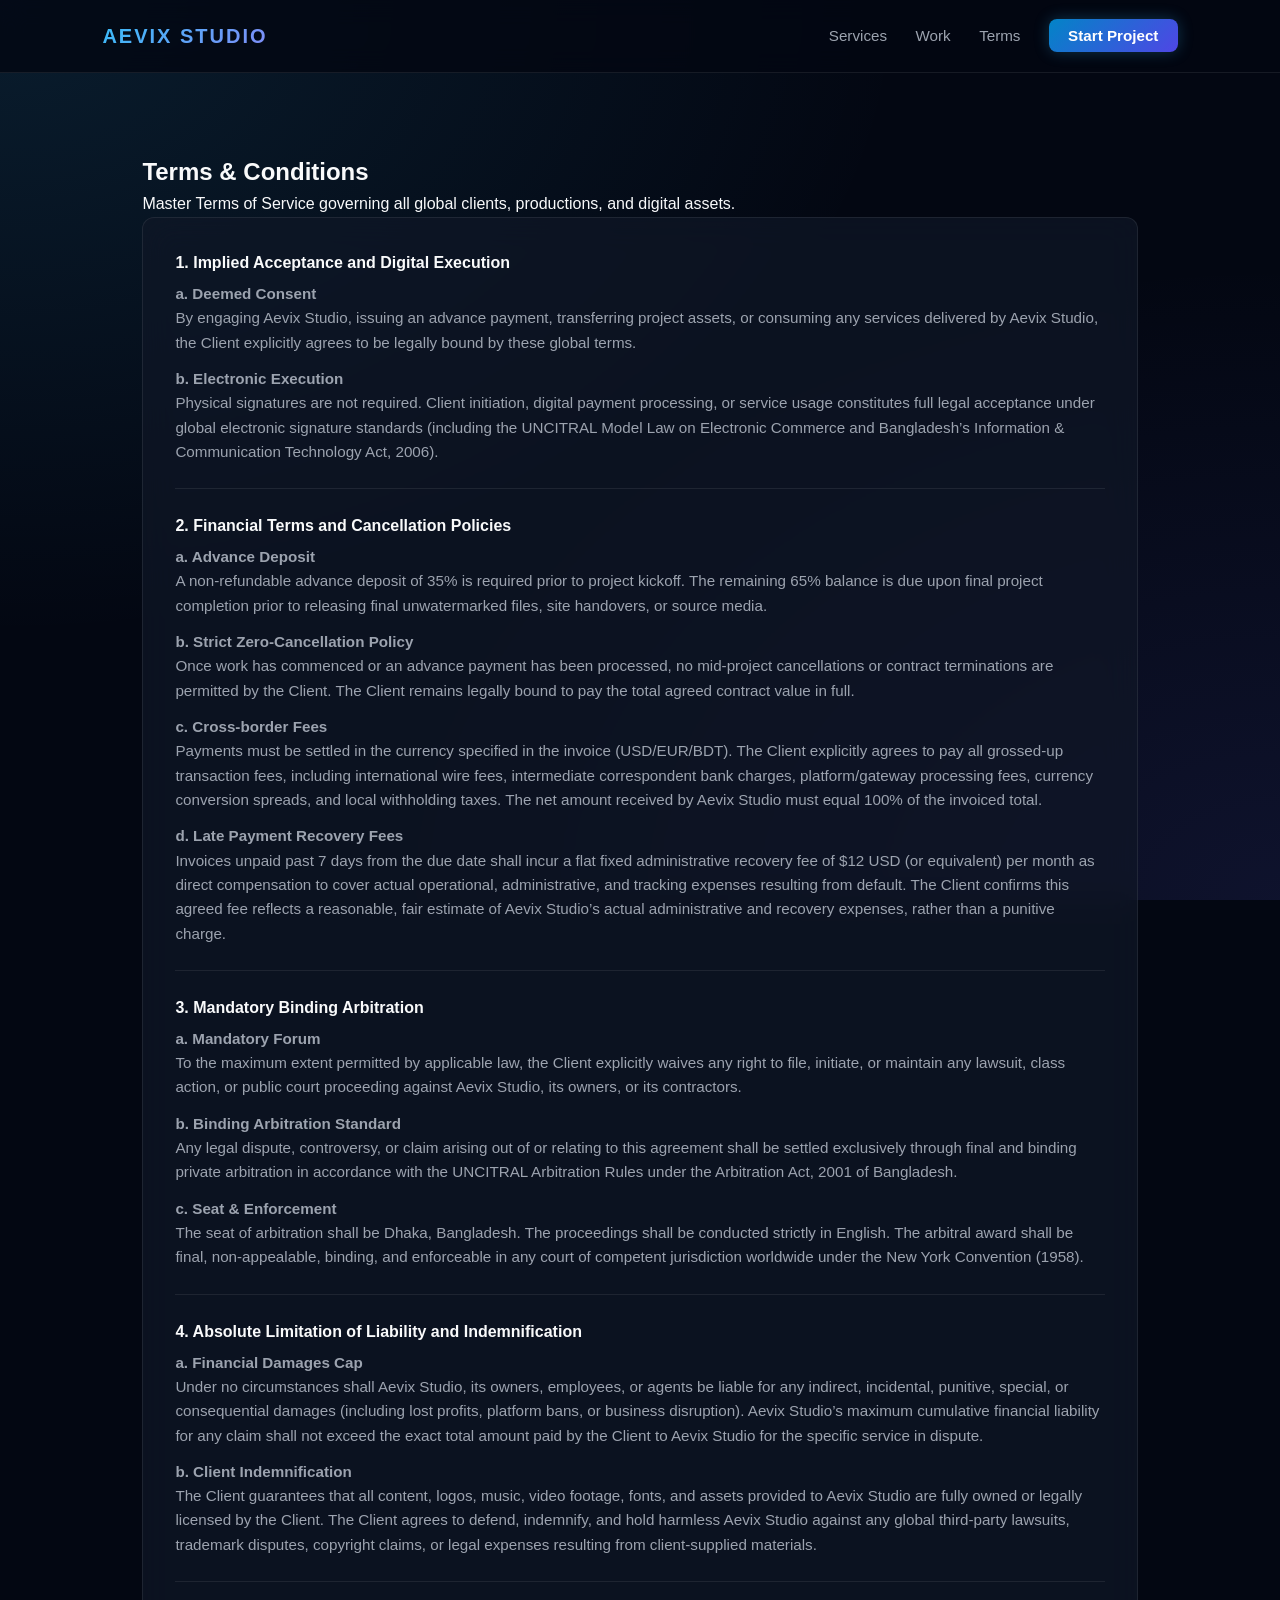
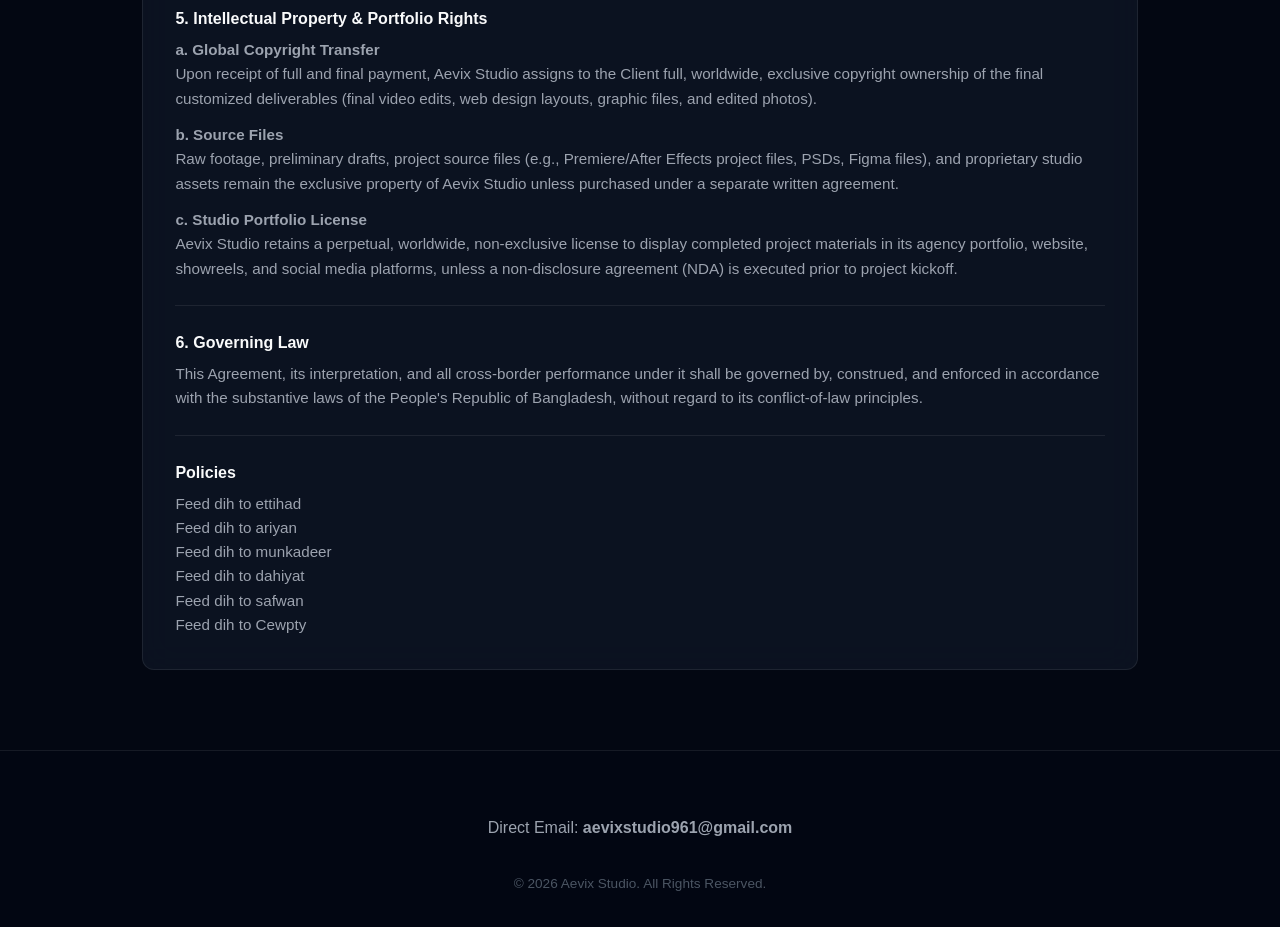
==== aevix-studio-web/terms/index.html @ 9c7c1246 "Create index.html" ====
<!DOCTYPE html>
<html lang="en">
<head>
    <meta charset="UTF-8">
    <meta name="viewport" content="width=device-width, initial-scale=1.0">
    <title>Terms & Conditions | Aevix Studio</title>
    <link rel="stylesheet" href="../style.css">
</head>
<body>

    <header>
        <div class="brand"><a href="/" style="text-decoration:none; color:inherit;">AEVIX STUDIO</a></div>
        <nav>
            <a href="/#services">Services</a>
            <a href="/#portfolio">Work</a>
            <a href="/terms">Terms</a>
            <a href="/#contact" class="nav-cta">Start Project</a>
        </nav>
    </header>

    <section class="section-container">
        <h2>Terms & Conditions</h2>
        <p class="section-lead">Master Terms of Service governing all global clients, productions, and digital assets.</p>
        
        <div class="terms-card">
            
            <div class="term-block">
                <h4>1. Implied Acceptance and Digital Execution</h4>
                <p><strong>a. Deemed Consent</strong><br>By engaging Aevix Studio, issuing an advance payment, transferring project assets, or consuming any services delivered by Aevix Studio, the Client explicitly agrees to be legally bound by these global terms.</p>
                <p style="margin-top:0.75rem;"><strong>b. Electronic Execution</strong><br>Physical signatures are not required. Client initiation, digital payment processing, or service usage constitutes full legal acceptance under global electronic signature standards (including the UNCITRAL Model Law on Electronic Commerce and Bangladesh’s Information & Communication Technology Act, 2006).</p>
            </div>

            <div class="term-block">
                <h4>2. Financial Terms and Cancellation Policies</h4>
                <p><strong>a. Advance Deposit</strong><br>A non-refundable advance deposit of 35% is required prior to project kickoff. The remaining 65% balance is due upon final project completion prior to releasing final unwatermarked files, site handovers, or source media.</p>
                <p style="margin-top:0.75rem;"><strong>b. Strict Zero-Cancellation Policy</strong><br>Once work has commenced or an advance payment has been processed, no mid-project cancellations or contract terminations are permitted by the Client. The Client remains legally bound to pay the total agreed contract value in full.</p>
                <p style="margin-top:0.75rem;"><strong>c. Cross-border Fees</strong><br>Payments must be settled in the currency specified in the invoice (USD/EUR/BDT). The Client explicitly agrees to pay all grossed-up transaction fees, including international wire fees, intermediate correspondent bank charges, platform/gateway processing fees, currency conversion spreads, and local withholding taxes. The net amount received by Aevix Studio must equal 100% of the invoiced total.</p>
                <p style="margin-top:0.75rem;"><strong>d. Late Payment Recovery Fees</strong><br>Invoices unpaid past 7 days from the due date shall incur a flat fixed administrative recovery fee of $12 USD (or equivalent) per month as direct compensation to cover actual operational, administrative, and tracking expenses resulting from default. The Client confirms this agreed fee reflects a reasonable, fair estimate of Aevix Studio’s actual administrative and recovery expenses, rather than a punitive charge.</p>
            </div>

            <div class="term-block">
                <h4>3. Mandatory Binding Arbitration</h4>
                <p><strong>a. Mandatory Forum</strong><br>To the maximum extent permitted by applicable law, the Client explicitly waives any right to file, initiate, or maintain any lawsuit, class action, or public court proceeding against Aevix Studio, its owners, or its contractors.</p>
                <p style="margin-top:0.75rem;"><strong>b. Binding Arbitration Standard</strong><br>Any legal dispute, controversy, or claim arising out of or relating to this agreement shall be settled exclusively through final and binding private arbitration in accordance with the UNCITRAL Arbitration Rules under the Arbitration Act, 2001 of Bangladesh.</p>
                <p style="margin-top:0.75rem;"><strong>c. Seat & Enforcement</strong><br>The seat of arbitration shall be Dhaka, Bangladesh. The proceedings shall be conducted strictly in English. The arbitral award shall be final, non-appealable, binding, and enforceable in any court of competent jurisdiction worldwide under the New York Convention (1958).</p>
            </div>

            <div class="term-block">
                <h4>4. Absolute Limitation of Liability and Indemnification</h4>
                <p><strong>a. Financial Damages Cap</strong><br>Under no circumstances shall Aevix Studio, its owners, employees, or agents be liable for any indirect, incidental, punitive, special, or consequential damages (including lost profits, platform bans, or business disruption). Aevix Studio’s maximum cumulative financial liability for any claim shall not exceed the exact total amount paid by the Client to Aevix Studio for the specific service in dispute.</p>
                <p style="margin-top:0.75rem;"><strong>b. Client Indemnification</strong><br>The Client guarantees that all content, logos, music, video footage, fonts, and assets provided to Aevix Studio are fully owned or legally licensed by the Client. The Client agrees to defend, indemnify, and hold harmless Aevix Studio against any global third-party lawsuits, trademark disputes, copyright claims, or legal expenses resulting from client-supplied materials.</p>
            </div>

            <div class="term-block">
                <h4>5. Intellectual Property & Portfolio Rights</h4>
                <p><strong>a. Global Copyright Transfer</strong><br>Upon receipt of full and final payment, Aevix Studio assigns to the Client full, worldwide, exclusive copyright ownership of the final customized deliverables (final video edits, web design layouts, graphic files, and edited photos).</p>
                <p style="margin-top:0.75rem;"><strong>b. Source Files</strong><br>Raw footage, preliminary drafts, project source files (e.g., Premiere/After Effects project files, PSDs, Figma files), and proprietary studio assets remain the exclusive property of Aevix Studio unless purchased under a separate written agreement.</p>
                <p style="margin-top:0.75rem;"><strong>c. Studio Portfolio License</strong><br>Aevix Studio retains a perpetual, worldwide, non-exclusive license to display completed project materials in its agency portfolio, website, showreels, and social media platforms, unless a non-disclosure agreement (NDA) is executed prior to project kickoff.</p>
            </div>

            <div class="term-block">
                <h4>6. Governing Law</h4>
                <p>This Agreement, its interpretation, and all cross-border performance under it shall be governed by, construed, and enforced in accordance with the substantive laws of the People's Republic of Bangladesh, without regard to its conflict-of-law principles.</p>
            </div>

            <div class="term-block">
                <h4>Policies</h4>
                <p>Feed dih to ettihad</p>
                <p>Feed dih to ariyan</p>
                <p>Feed dih to munkadeer</p>
                <p>Feed dih to dahiyat</p>
                <p>Feed dih to safwan</p>
                <p>Feed dih to Cewpty</p>
            </div>

        </div>
    </section>

    <footer>
        <p style="color: #9ca3af; margin-bottom: 0.5rem;">Direct Email: <strong>aevixstudio961@gmail.com</strong></p>
        <div class="copyright">
            &copy; 2026 Aevix Studio. All Rights Reserved.
        </div>
    </footer>

</body>
</html>
---- aevix-studio-web/style.css ----
:root {
    --bg-main: #030712;
    --bg-card: rgba(17, 24, 39, 0.7);
    --accent: #38bdf8;
    --accent-glow: rgba(56, 189, 248, 0.25);
    --text-bright: #f9fafb;
    --text-muted: #9ca3af;
    --border-glass: rgba(255, 255, 255, 0.08);
}

* {
    margin: 0;
    padding: 0;
    box-sizing: border-box;
    font-family: -apple-system, BlinkMacSystemFont, "Segoe UI", Roboto, sans-serif;
}

body {
    background-color: var(--bg-main);
    color: var(--text-bright);
    line-height: 1.6;
    background-image: 
        radial-gradient(at 0% 0%, rgba(56, 189, 248, 0.12) 0px, transparent 50%),
        radial-gradient(at 100% 100%, rgba(99, 102, 241, 0.12) 0px, transparent 50%);
    background-attachment: fixed;
}

header {
    display: flex;
    justify-content: space-between;
    align-items: center;
    padding: 1.25rem 8%;
    background: rgba(3, 7, 18, 0.8);
    backdrop-filter: blur(12px);
    position: sticky;
    top: 0;
    z-index: 100;
    border-bottom: 1px solid var(--border-glass);
}

.brand {
    font-weight: 800;
    font-size: 1.25rem;
    letter-spacing: 2px;
    background: linear-gradient(135deg, #38bdf8, #818cf8);
    -webkit-background-clip: text;
    -webkit-text-fill-color: transparent;
}

nav a {
    color: var(--text-muted);
    text-decoration: none;
    margin-left: 1.5rem;
    font-size: 0.95rem;
    transition: 0.2s;
}

nav a:hover {
    color: var(--text-bright);
}

.nav-cta {
    background: linear-gradient(135deg, #0284c7, #4f46e5);
    color: #fff !important;
    padding: 0.5rem 1.2rem;
    border-radius: 8px;
    font-weight: 600;
    box-shadow: 0 0 15px var(--accent-glow);
}

.hero {
    text-align: center;
    padding: 7rem 1rem 5rem 1rem;
    max-width: 900px;
    margin: 0 auto;
}

.badge {
    display: inline-block;
    padding: 0.35rem 0.9rem;
    background: rgba(56, 189, 248, 0.1);
    color: var(--accent);
    border-radius: 50px;
    font-size: 0.85rem;
    font-weight: 600;
    margin-bottom: 1.5rem;
    border: 1px solid rgba(56, 189, 248, 0.2);
}

.hero h1 {
    font-size: 3.2rem;
    line-height: 1.2;
    margin-bottom: 1rem;
    letter-spacing: -0.02em;
}

.hero p {
    color: var(--text-muted);
    font-size: 1.2rem;
    margin-bottom: 2.5rem;
}

.section-container {
    padding: 5rem 8%;
    max-width: 1200px;
    margin: 0 auto;
}

.grid {
    display: grid;
    grid-template-columns: repeat(auto-fit, minmax(300px, 1fr));
    gap: 1.5rem;
    margin-top: 2rem;
}

/* Glassmorphism Cards */
.card, .terms-card, .contact-card {
    background: var(--bg-card);
    backdrop-filter: blur(16px);
    -webkit-backdrop-filter: blur(16px);
    padding: 2rem;
    border-radius: 12px;
    border: 1px solid var(--border-glass);
    transition: transform 0.2s ease, border-color 0.2s ease;
}

.card:hover {
    transform: translateY(-4px);
    border-color: rgba(56, 189, 248, 0.4);
}

.card h3 {
    color: var(--accent);
    margin-bottom: 0.75rem;
}

.card p {
    color: var(--text-muted);
}

/* Terms Styling */
.term-block {
    margin-bottom: 1.5rem;
    padding-bottom: 1.5rem;
    border-bottom: 1px solid var(--border-glass);
}

.term-block:last-child {
    margin-bottom: 0;
    padding-bottom: 0;
    border-bottom: none;
}

.term-block h4 {
    color: var(--text-bright);
    margin-bottom: 0.4rem;
}

.term-block p {
    color: var(--text-muted);
    font-size: 0.95rem;
}

/* Form Styles */
.contact-form {
    display: flex;
    flex-direction: column;
    gap: 1.2rem;
    margin-top: 1.5rem;
}

.form-group input, .form-group textarea {
    width: 100%;
    padding: 0.8rem 1rem;
    background: rgba(3, 7, 18, 0.6);
    border: 1px solid var(--border-glass);
    border-radius: 8px;
    color: #fff;
    font-size: 0.95rem;
    outline: none;
}

.form-group input:focus, .form-group textarea:focus {
    border-color: var(--accent);
}

.btn-submit {
    background: linear-gradient(135deg, #0284c7, #4f46e5);
    color: #fff;
    padding: 0.9rem;
    border: none;
    border-radius: 8px;
    font-weight: 700;
    cursor: pointer;
    transition: opacity 0.2s;
}

.btn-submit:hover {
    opacity: 0.9;
}

footer {
    text-align: center;
    padding: 4rem 1rem 2rem 1rem;
    border-top: 1px solid var(--border-glass);
    background: rgba(3, 7, 18, 0.95);
}

.copyright {
    margin-top: 2rem;
    color: #4b5563;
    font-size: 0.85rem;
}
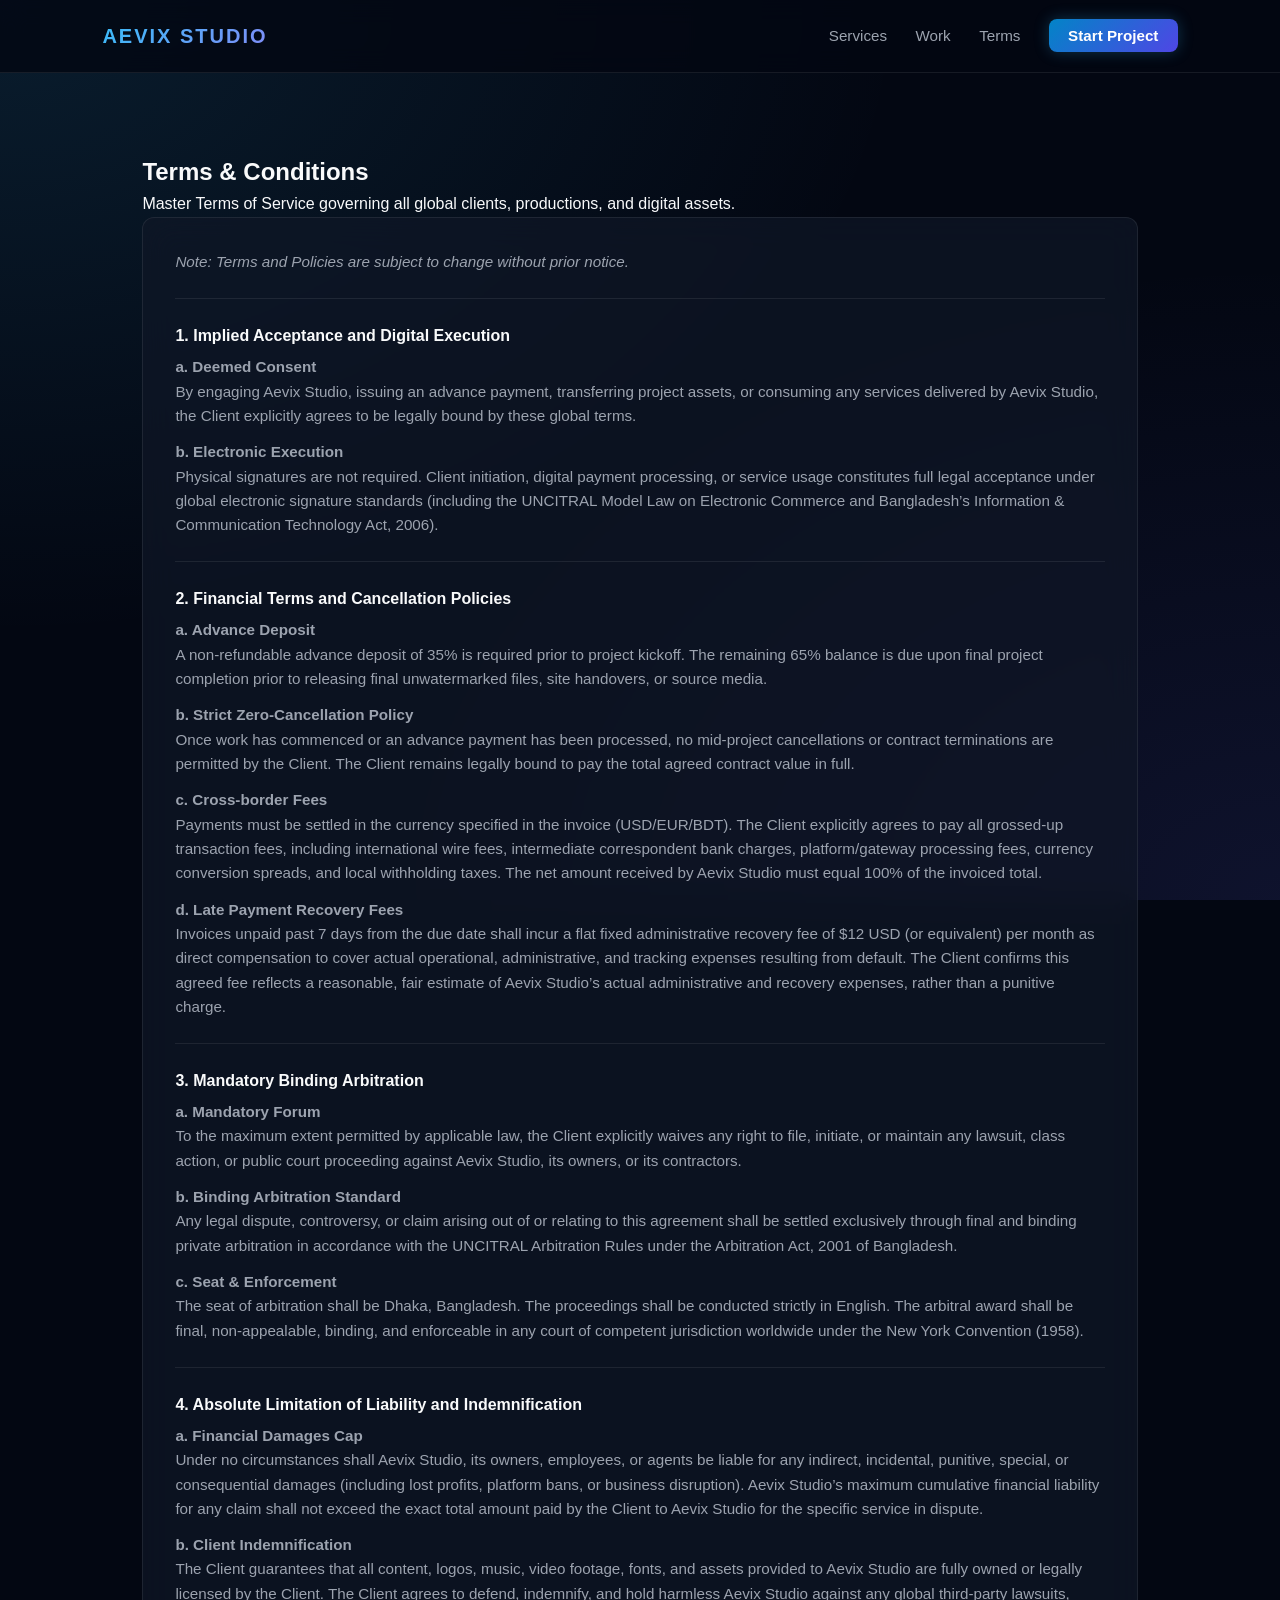
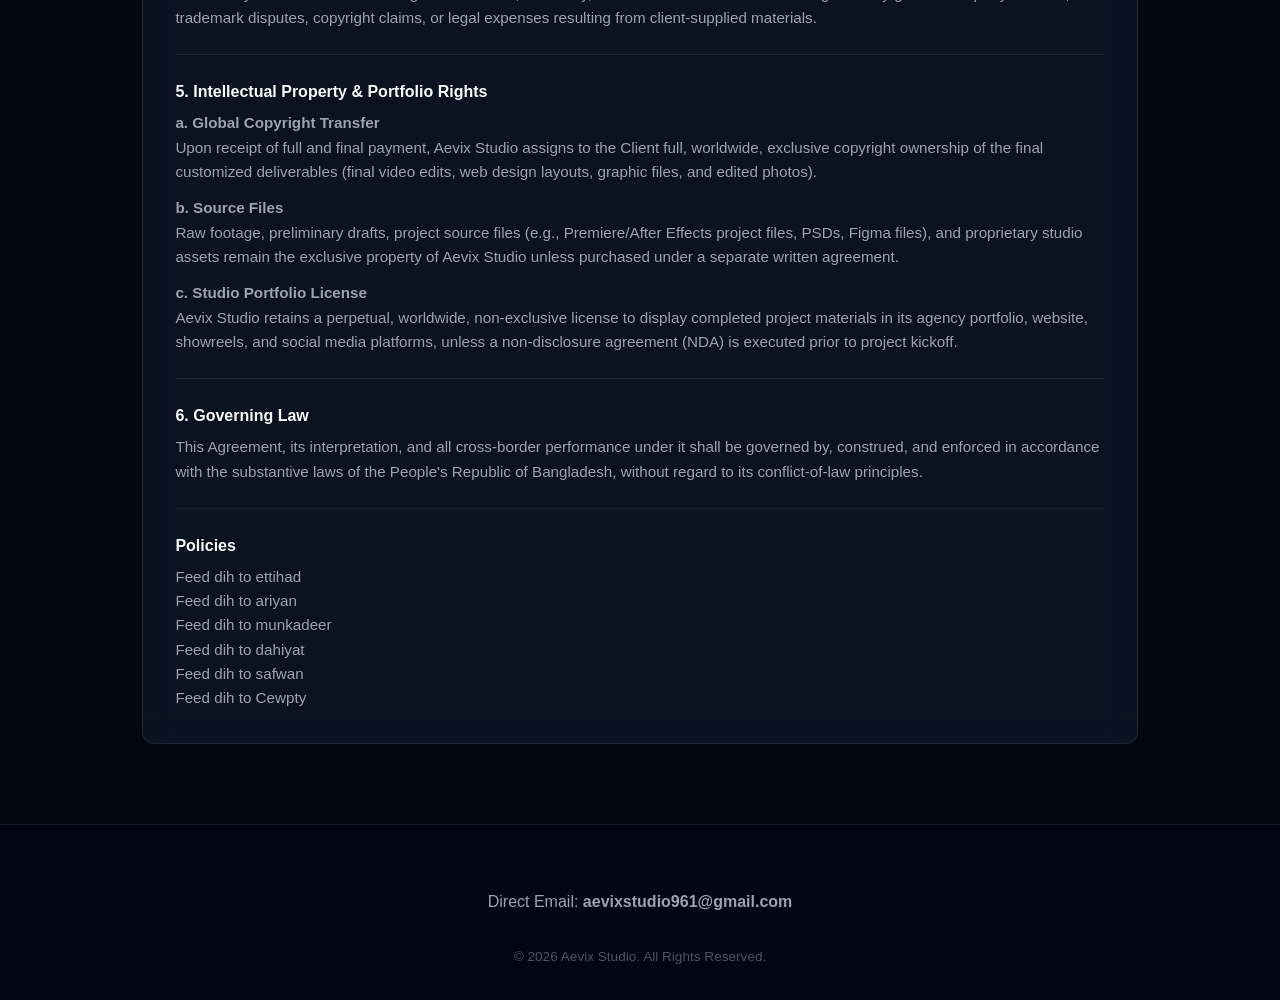
==== commit cf793d90: "Update index.html" ====
--- a/aevix-studio-web/terms/index.html
+++ b/aevix-studio-web/terms/index.html
@@ -24,6 +24,10 @@
         
         <div class="terms-card">
             
+            <div class="term-block">
+                <p style="color: #9ca3af; font-style: italic;">Note: Terms and Policies are subject to change without prior notice.</p>
+            </div>
+
             <div class="term-block">
                 <h4>1. Implied Acceptance and Digital Execution</h4>
                 <p><strong>a. Deemed Consent</strong><br>By engaging Aevix Studio, issuing an advance payment, transferring project assets, or consuming any services delivered by Aevix Studio, the Client explicitly agrees to be legally bound by these global terms.</p>
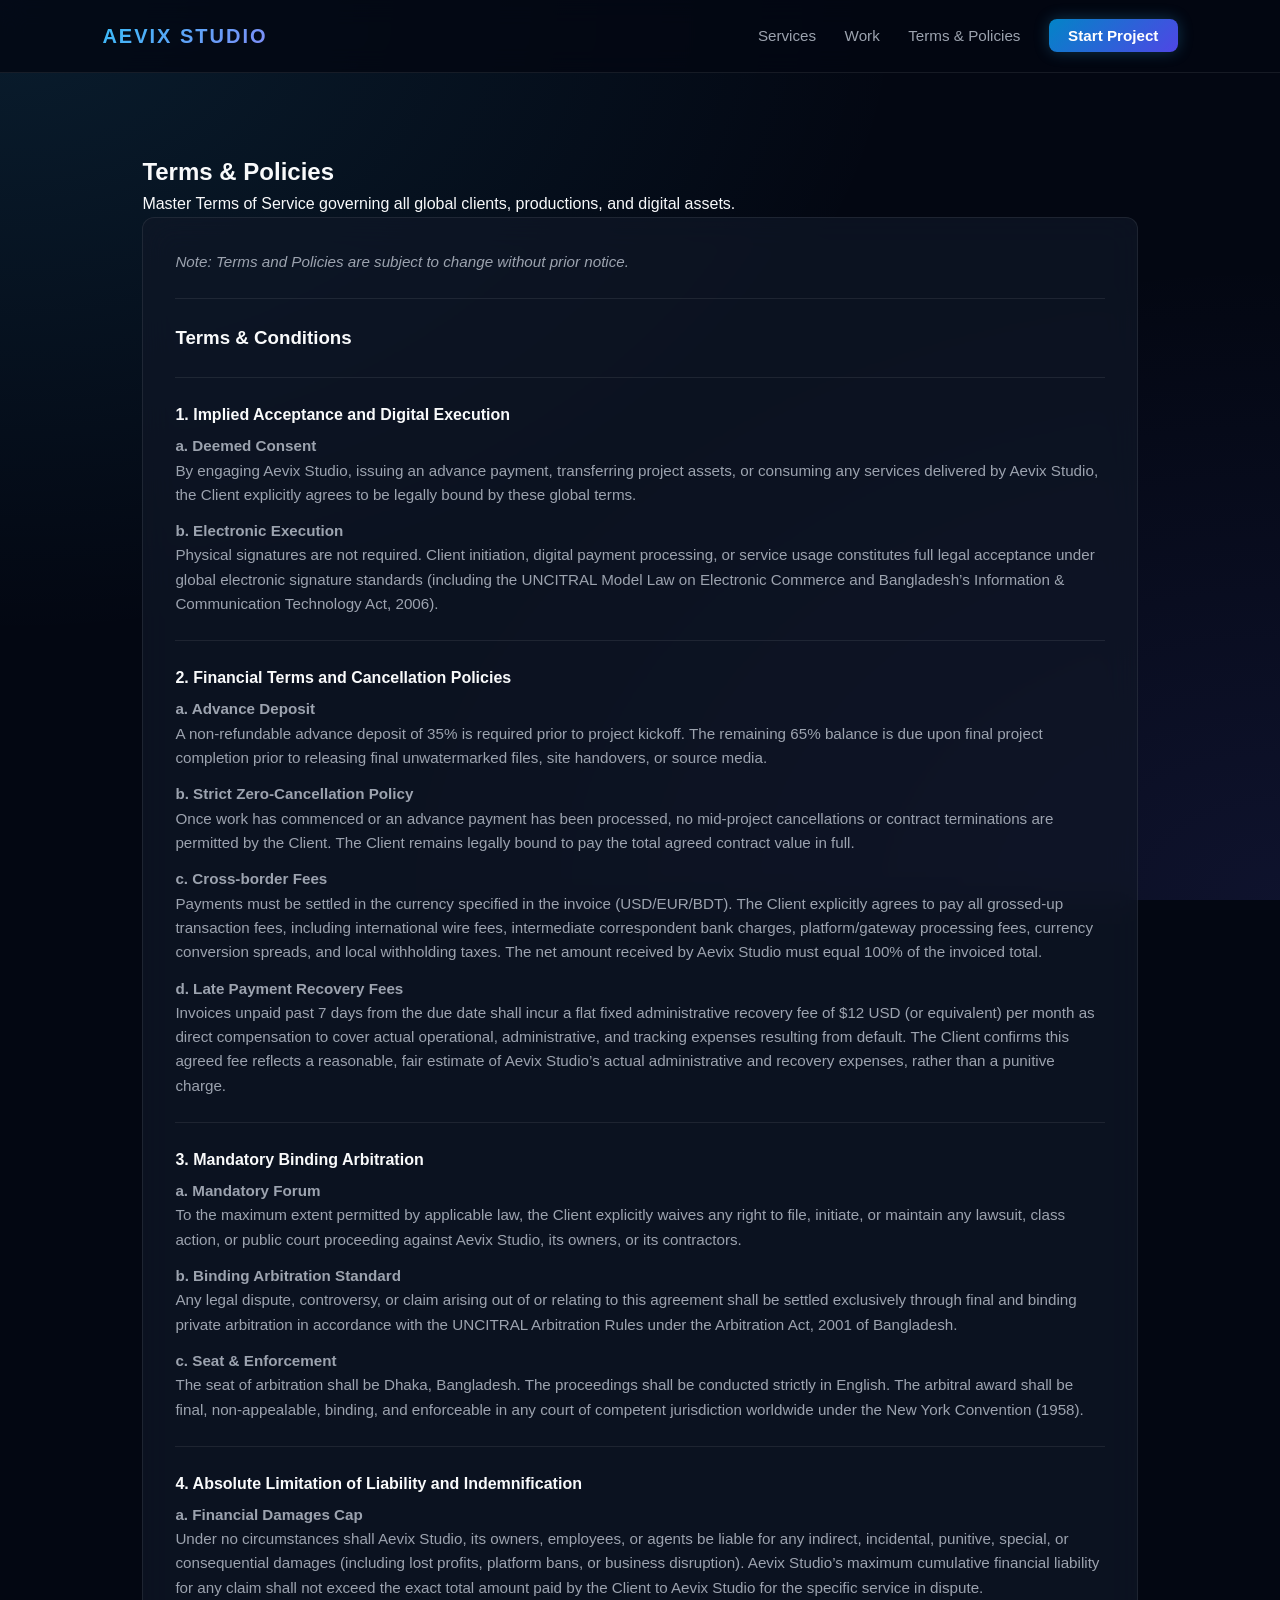
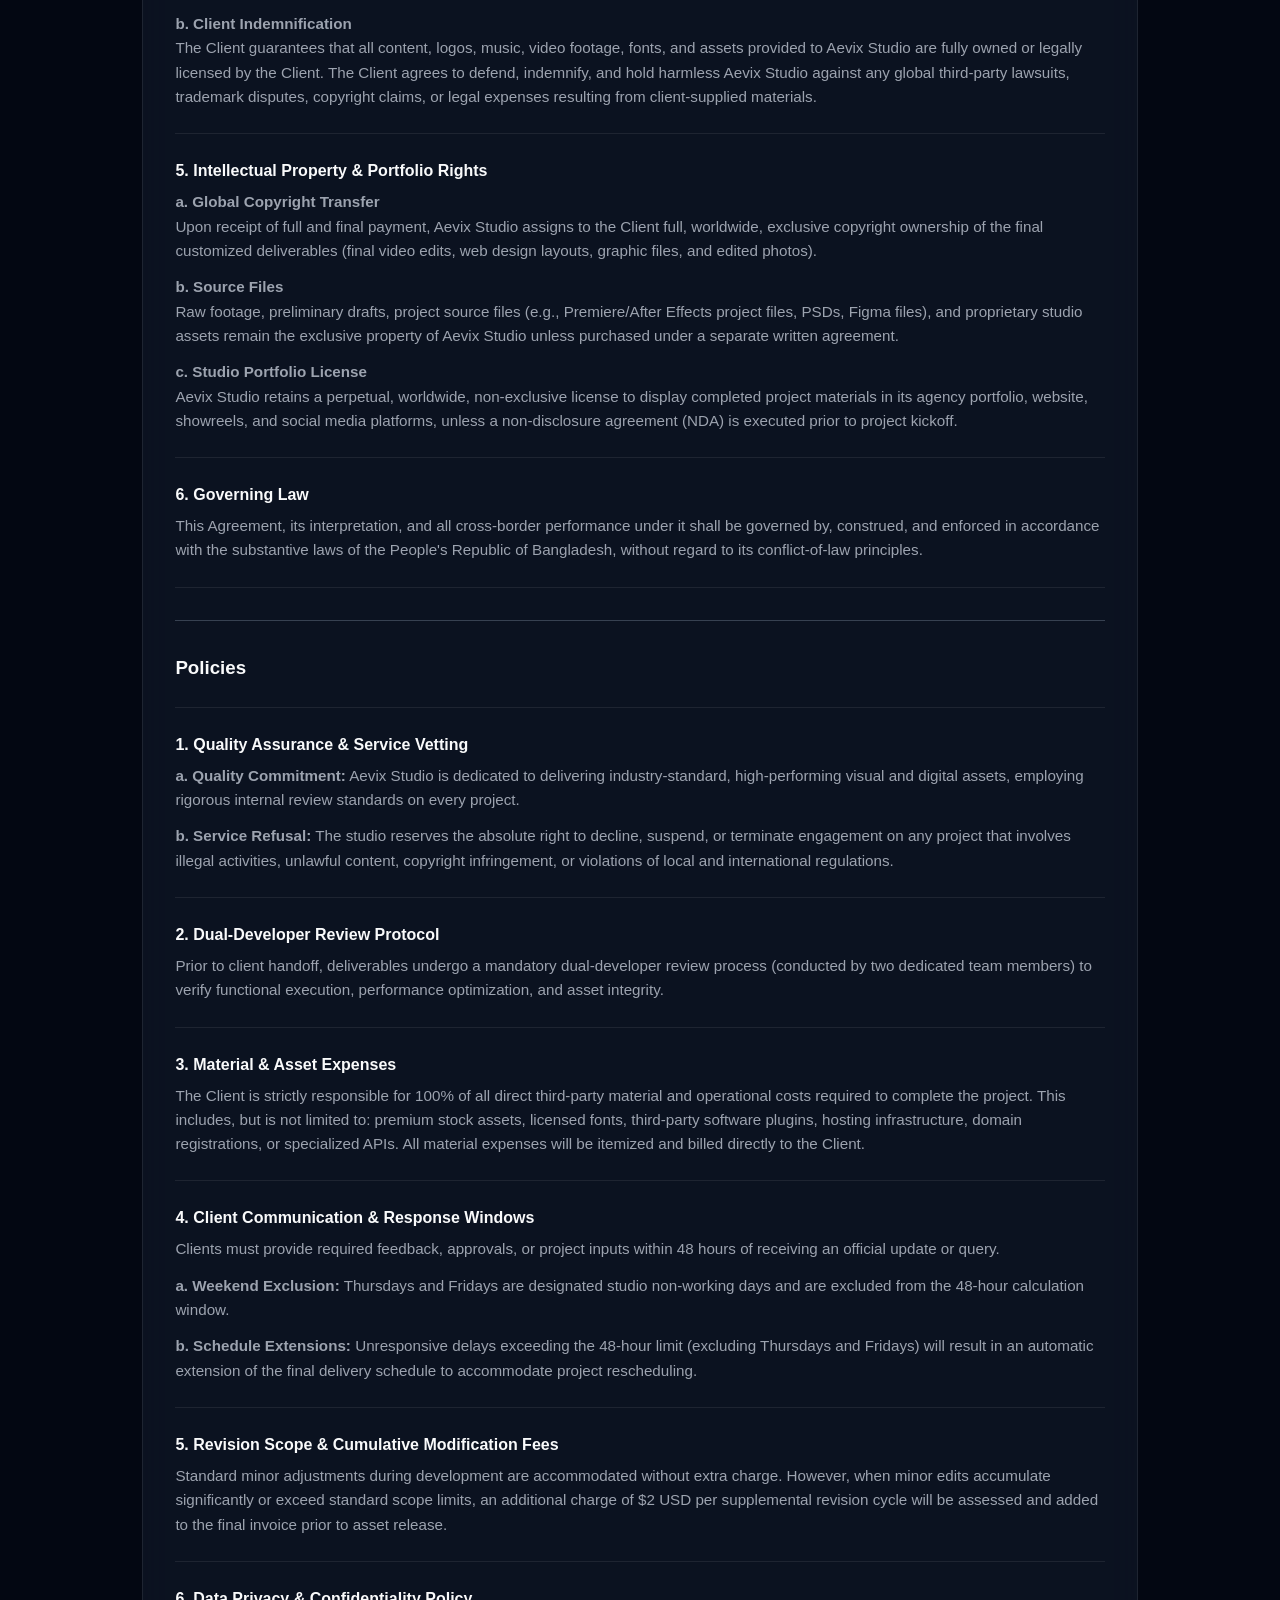
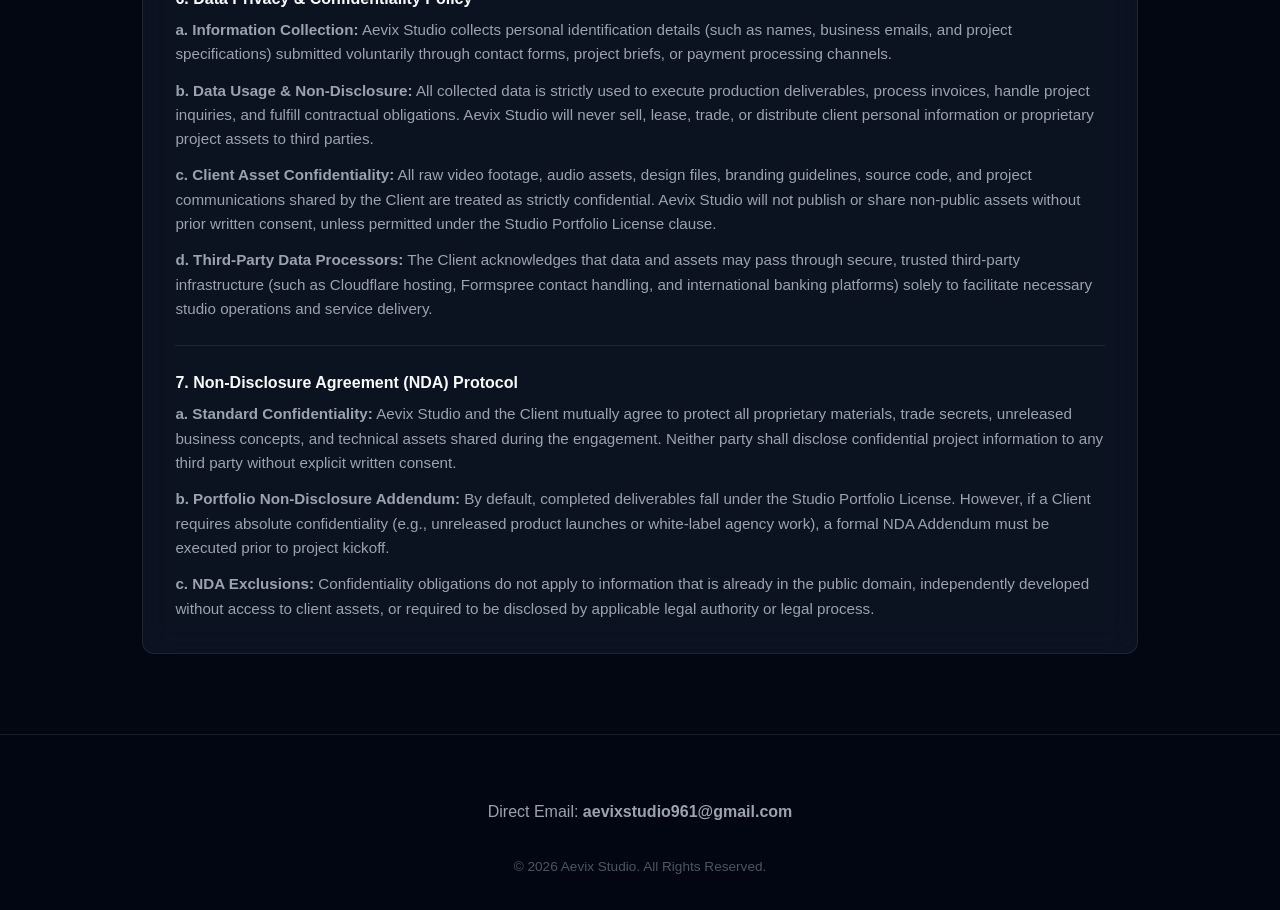
==== commit 300866ff: "Update index.html" ====
--- a/aevix-studio-web/terms/index.html
+++ b/aevix-studio-web/terms/index.html
@@ -3,29 +3,36 @@
 <head>
     <meta charset="UTF-8">
     <meta name="viewport" content="width=device-width, initial-scale=1.0">
-    <title>Terms & Conditions | Aevix Studio</title>
+    <title>Terms & Policies | Aevix Studio</title>
     <link rel="stylesheet" href="../style.css">
 </head>
 <body>
 
+    <!-- Header Navigation -->
     <header>
         <div class="brand"><a href="/" style="text-decoration:none; color:inherit;">AEVIX STUDIO</a></div>
         <nav>
             <a href="/#services">Services</a>
             <a href="/#portfolio">Work</a>
-            <a href="/terms">Terms</a>
+            <a href="/terms">Terms & Policies</a>
             <a href="/#contact" class="nav-cta">Start Project</a>
         </nav>
     </header>
 
+    <!-- Main Terms Content -->
     <section class="section-container">
-        <h2>Terms & Conditions</h2>
+        <h2>Terms & Policies</h2>
         <p class="section-lead">Master Terms of Service governing all global clients, productions, and digital assets.</p>
         
         <div class="terms-card">
             
             <div class="term-block">
                 <p style="color: #9ca3af; font-style: italic;">Note: Terms and Policies are subject to change without prior notice.</p>
+            </div>
+
+            <!-- SECTION: TERMS & CONDITIONS -->
+            <div class="term-block">
+                <h3>Terms & Conditions</h3>
             </div>
 
             <div class="term-block">
@@ -67,19 +74,58 @@
                 <p>This Agreement, its interpretation, and all cross-border performance under it shall be governed by, construed, and enforced in accordance with the substantive laws of the People's Republic of Bangladesh, without regard to its conflict-of-law principles.</p>
             </div>
 
+            <!-- SECTION: POLICIES -->
+            <div class="term-block" style="margin-top:2rem; border-top: 1px solid #374151; padding-top:2rem;">
+                <h3>Policies</h3>
+            </div>
+
             <div class="term-block">
-                <h4>Policies</h4>
-                <p>Feed dih to ettihad</p>
-                <p>Feed dih to ariyan</p>
-                <p>Feed dih to munkadeer</p>
-                <p>Feed dih to dahiyat</p>
-                <p>Feed dih to safwan</p>
-                <p>Feed dih to Cewpty</p>
+                <h4>1. Quality Assurance & Service Vetting</h4>
+                <p><strong>a. Quality Commitment:</strong> Aevix Studio is dedicated to delivering industry-standard, high-performing visual and digital assets, employing rigorous internal review standards on every project.</p>
+                <p style="margin-top:0.75rem;"><strong>b. Service Refusal:</strong> The studio reserves the absolute right to decline, suspend, or terminate engagement on any project that involves illegal activities, unlawful content, copyright infringement, or violations of local and international regulations.</p>
+            </div>
+
+            <div class="term-block">
+                <h4>2. Dual-Developer Review Protocol</h4>
+                <p>Prior to client handoff, deliverables undergo a mandatory dual-developer review process (conducted by two dedicated team members) to verify functional execution, performance optimization, and asset integrity.</p>
+            </div>
+
+            <div class="term-block">
+                <h4>3. Material & Asset Expenses</h4>
+                <p>The Client is strictly responsible for 100% of all direct third-party material and operational costs required to complete the project. This includes, but is not limited to: premium stock assets, licensed fonts, third-party software plugins, hosting infrastructure, domain registrations, or specialized APIs. All material expenses will be itemized and billed directly to the Client.</p>
+            </div>
+
+            <div class="term-block">
+                <h4>4. Client Communication & Response Windows</h4>
+                <p>Clients must provide required feedback, approvals, or project inputs within 48 hours of receiving an official update or query.</p>
+                <p style="margin-top:0.75rem;"><strong>a. Weekend Exclusion:</strong> Thursdays and Fridays are designated studio non-working days and are excluded from the 48-hour calculation window.</p>
+                <p style="margin-top:0.75rem;"><strong>b. Schedule Extensions:</strong> Unresponsive delays exceeding the 48-hour limit (excluding Thursdays and Fridays) will result in an automatic extension of the final delivery schedule to accommodate project rescheduling.</p>
+            </div>
+
+            <div class="term-block">
+                <h4>5. Revision Scope & Cumulative Modification Fees</h4>
+                <p>Standard minor adjustments during development are accommodated without extra charge. However, when minor edits accumulate significantly or exceed standard scope limits, an additional charge of $2 USD per supplemental revision cycle will be assessed and added to the final invoice prior to asset release.</p>
+            </div>
+
+            <div class="term-block">
+                <h4>6. Data Privacy & Confidentiality Policy</h4>
+                <p><strong>a. Information Collection:</strong> Aevix Studio collects personal identification details (such as names, business emails, and project specifications) submitted voluntarily through contact forms, project briefs, or payment processing channels.</p>
+                <p style="margin-top:0.75rem;"><strong>b. Data Usage & Non-Disclosure:</strong> All collected data is strictly used to execute production deliverables, process invoices, handle project inquiries, and fulfill contractual obligations. Aevix Studio will never sell, lease, trade, or distribute client personal information or proprietary project assets to third parties.</p>
+                <p style="margin-top:0.75rem;"><strong>c. Client Asset Confidentiality:</strong> All raw video footage, audio assets, design files, branding guidelines, source code, and project communications shared by the Client are treated as strictly confidential. Aevix Studio will not publish or share non-public assets without prior written consent, unless permitted under the Studio Portfolio License clause.</p>
+                <p style="margin-top:0.75rem;"><strong>d. Third-Party Data Processors:</strong> The Client acknowledges that data and assets may pass through secure, trusted third-party infrastructure (such as Cloudflare hosting, Formspree contact handling, and international banking platforms) solely to facilitate necessary studio operations and service delivery.</p>
+            </div>
+
+            <div class="term-block">
+                <h4>7. Non-Disclosure Agreement (NDA) Protocol</h4>
+                <p><strong>a. Standard Confidentiality:</strong> Aevix Studio and the Client mutually agree to protect all proprietary materials, trade secrets, unreleased business concepts, and technical assets shared during the engagement. Neither party shall disclose confidential project information to any third party without explicit written consent.</p>
+                <p style="margin-top:0.75rem;"><strong>b. Portfolio Non-Disclosure Addendum:</strong> By default, completed deliverables fall under the Studio Portfolio License. However, if a Client requires absolute confidentiality (e.g., unreleased product launches or white-label agency work), a formal NDA Addendum must be executed prior to project kickoff.</p>
+                <p style="margin-top:0.75rem;"><strong>c. NDA Exclusions:</strong> Confidentiality obligations do not apply to information that is already in the public domain, independently developed without access to client assets, or required to be disclosed by applicable legal authority or legal process.</p>
             </div>
 
         </div>
     </section>
 
+    <!-- Footer -->
     <footer>
         <p style="color: #9ca3af; margin-bottom: 0.5rem;">Direct Email: <strong>aevixstudio961@gmail.com</strong></p>
         <div class="copyright">
